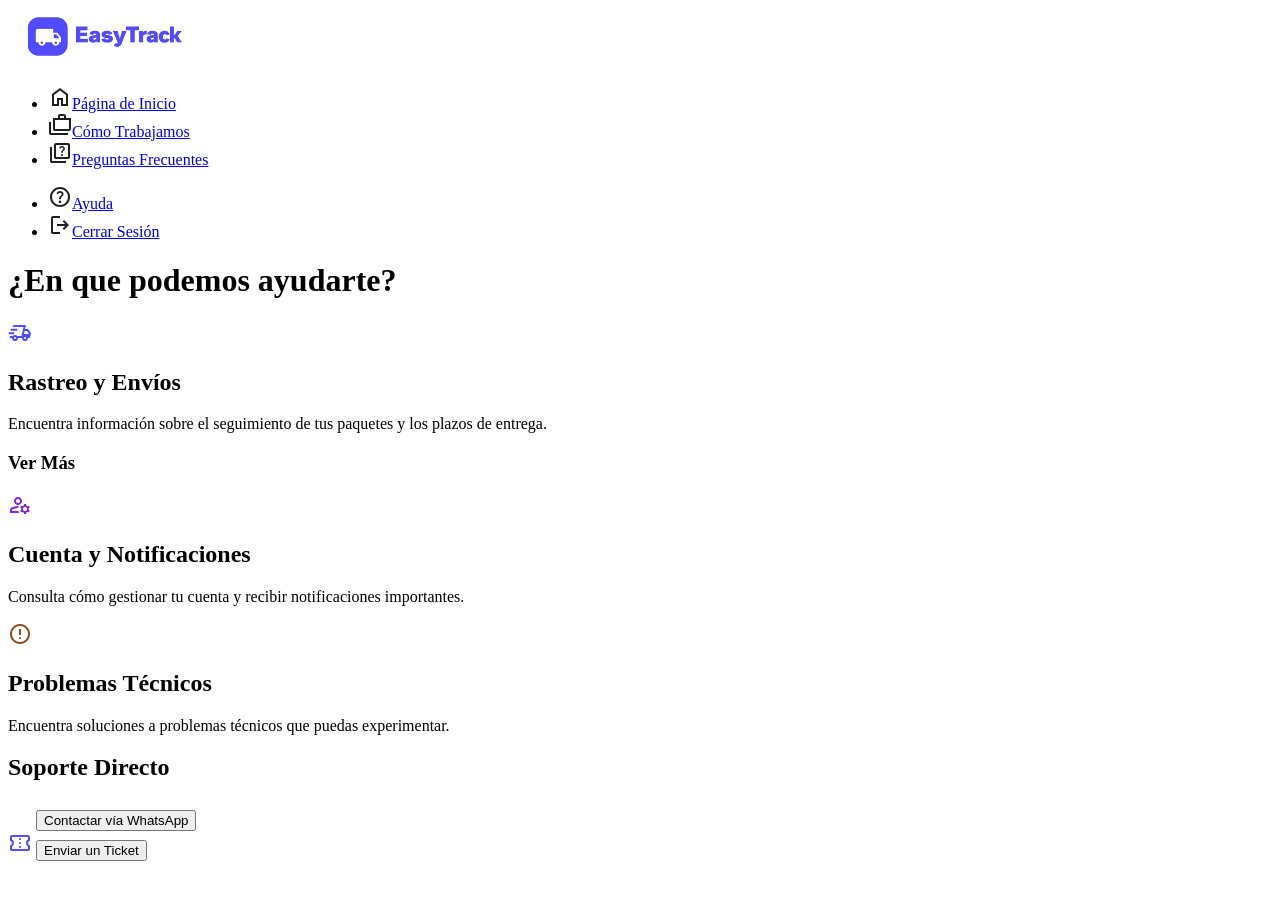
==== ayuda.html @ 92dcdb1a "Css del nav con active para cada menu caundo estamos en esa seccion y mejora de la estructura html d" ====
<!DOCTYPE html>
<html lang="en">
<head>
    <meta charset="UTF-8">
    <meta name="viewport" content="width=device-width, initial-scale=1.0">
    <title>Ayuda</title>
    <link rel="shortcut icon" href="img/logo-easytrack-solo.png" type="image/x-icon">
</head>
<body>
    <nav>
        <img src="img/logo-easytrack.png" alt="Logo de EasyTrack" width="200">
        <ul>
            <li><img src="img/logo-home.svg" alt="Logo de la página de inicio"><a href="index.html">Página de Inicio</a></li>
            <li><img src="img/logo-como-trabajamos.svg" alt="Logo de Cómo Trabajamos"><a href="como-trabajamos.html">Cómo Trabajamos</a></li>
            <li><img src="img/logo-preguntas-frecuentes.svg" alt="Logo de Preguntas Frecuentes"><a href="preguntas-frecuentes.html">Preguntas Frecuentes</a></li>
        </ul>
        <ul>
            <li><img src="img/logo-ayuda.svg" alt="Logo de Ayuda"><a href="ayuda.html" class="active">Ayuda</a></li>
            <li><img src="img/logo-cerrar-sesion.svg" alt="Logo de Cerrar Sesión"><a href="cerrar-sesion.html">Cerrar Sesión</a></li>
        </ul>
    </nav>
    <main>
        <h1>¿En que podemos ayudarte?</h1>
        <div>
            <div>
                <img src="img/logo-rastreo.svg" alt="Imagen de rastreo de paquetes">
                <h2>Rastreo y Envíos</h2>
                <p>Encuentra información sobre el seguimiento de tus paquetes y los plazos de entrega.</p>
                <h3>Ver Más</h3>
            </div>
            <div>
                <img src="img/logo-cuenta-notificaciones.svg" alt="Logo de cuenta y notificaciones">
                <h2>Cuenta y Notificaciones</h2>
                <p>Consulta cómo gestionar tu cuenta y recibir notificaciones importantes.</p>
            </div>
            <div>
                <img src="img/logo-error.svg" alt="Logo de problemas técnicos">
                <h2>Problemas Técnicos</h2>
                <p>Encuentra soluciones a problemas técnicos que puedas experimentar.</p>
            </div>
        </div>
        <div>
            <div>
                <h2>Soporte Directo</h2>
            </div>
            <div>
                <div>
                    <img src="img/logo-mensaje-whatsapp.svg" alt="Logo de mensaje de WhatsApp">
                    <button>Contactar vía WhatsApp</button>
                </div>
                <div>
                    <img src="img/logo-ticket.svg" alt="Logo de ticket">
                    <button>Enviar un Ticket</button>
                </div>
            </div>
        </div>
    </main>
</body>
</html>
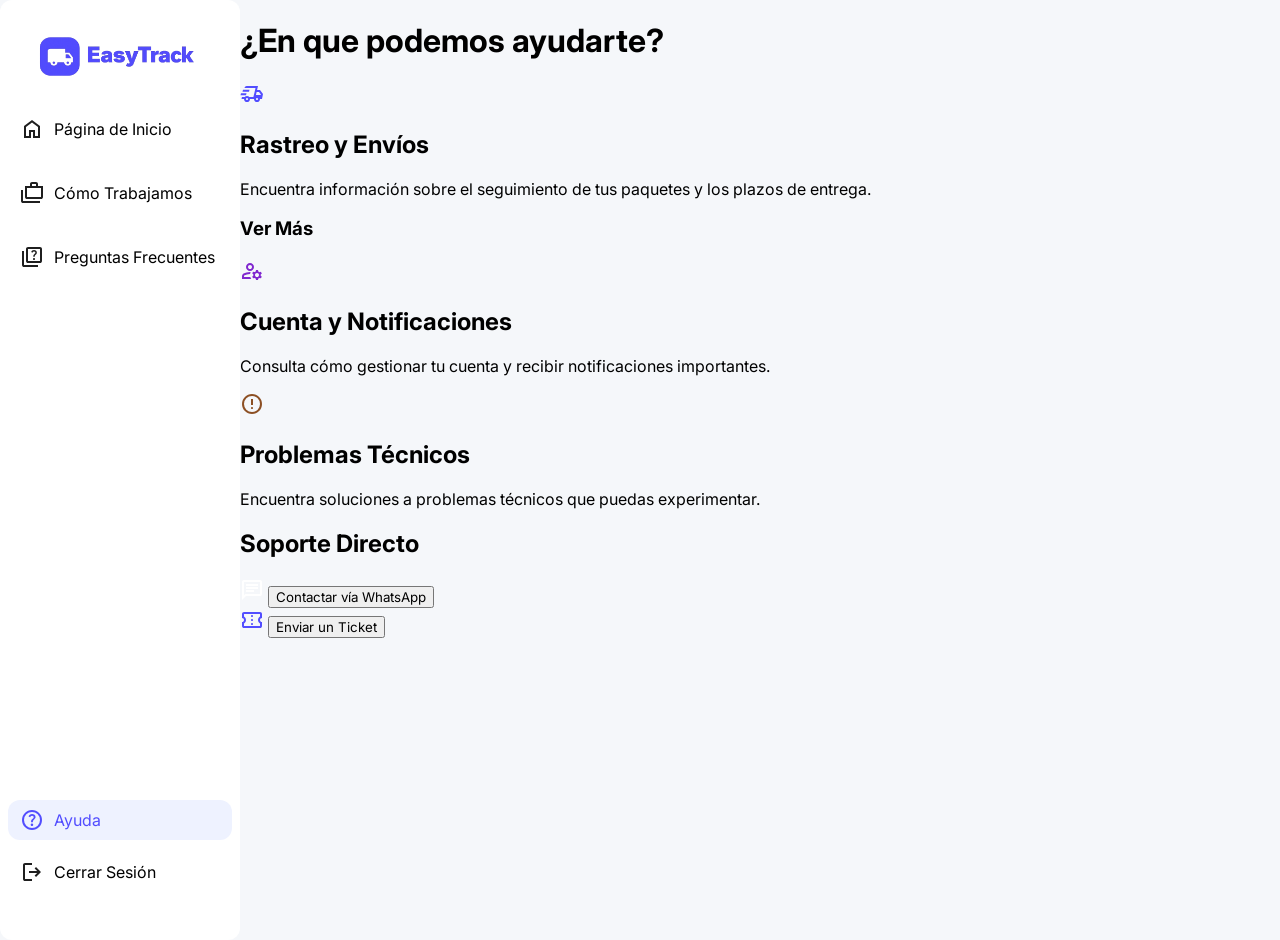
==== commit 4f765406: "Nav puesto en todas las paginas bien haciendo que depende de cada pagina se muestre en lila donde es" ====
--- a/ayuda.html
+++ b/ayuda.html
@@ -1,22 +1,28 @@
 <!DOCTYPE html>
 <html lang="en">
 <head>
+    <link rel="preconnect" href="https://fonts.googleapis.com">
+    <link rel="preconnect" href="https://fonts.gstatic.com" crossorigin>
+    <link href="https://fonts.googleapis.com/css2?family=Inter:ital,opsz,wght@0,14..32,100..900;1,14..32,100..900&display=swap" rel="stylesheet">
     <meta charset="UTF-8">
     <meta name="viewport" content="width=device-width, initial-scale=1.0">
     <title>Ayuda</title>
     <link rel="shortcut icon" href="img/logo-easytrack-solo.png" type="image/x-icon">
+    <link rel="stylesheet" href="css/ayuda.css">
 </head>
 <body>
     <nav>
-        <img src="img/logo-easytrack.png" alt="Logo de EasyTrack" width="200">
+        <a class="logo" href="index.html">
+            <img src="img/logo-easytrack.png" alt="Logo de EasyTrack" width="200">
+        </a>
         <ul>
-            <li><img src="img/logo-home.svg" alt="Logo de la página de inicio"><a href="index.html">Página de Inicio</a></li>
-            <li><img src="img/logo-como-trabajamos.svg" alt="Logo de Cómo Trabajamos"><a href="como-trabajamos.html">Cómo Trabajamos</a></li>
-            <li><img src="img/logo-preguntas-frecuentes.svg" alt="Logo de Preguntas Frecuentes"><a href="preguntas-frecuentes.html">Preguntas Frecuentes</a></li>
+            <li><a href="index.html"><img src="img/logo-home.svg" alt="Logo de la página de inicio">Página de Inicio</a></li>
+            <li><a href="como-trabajamos.html"><img src="img/logo-como-trabajamos.svg" alt="">Cómo Trabajamos</a></li>
+            <li><a href="preguntas-frecuentes.html"><img src="img/logo-preguntas-frecuentes.svg" alt="">Preguntas Frecuentes</a></li>
         </ul>
-        <ul>
-            <li><img src="img/logo-ayuda.svg" alt="Logo de Ayuda"><a href="ayuda.html" class="active">Ayuda</a></li>
-            <li><img src="img/logo-cerrar-sesion.svg" alt="Logo de Cerrar Sesión"><a href="cerrar-sesion.html">Cerrar Sesión</a></li>
+        <ul class="bottom">
+            <li><a href="ayuda.html" class="active"><img src="img/active/logo-ayuda.svg" alt="Logo de Ayuda">Ayuda</a></li>
+            <li><a href="cerrar-sesion.html"><img src="img/logo-cerrar-sesion.svg" alt="Logo de Cerrar Sesión">Cerrar Sesión</a></li>
         </ul>
     </nav>
     <main>
--- a/css/ayuda.css
+++ b/css/ayuda.css
@@ -0,0 +1,73 @@
+*{
+    font-family: 'Inter', sans-serif;
+}
+
+body {
+    margin: 0;
+    padding: 0;
+    display: flex;
+    background-color: #f5f7fa;
+}
+
+nav a {
+    color: inherit;
+    text-decoration: none;
+    display: flex;
+    align-items: center;
+    gap: 10px;
+    padding: 8px 12px;
+    margin: 0 -12px;
+    border-radius: 12px;
+    transition: background-color 0.2s;
+    cursor: pointer;
+}
+
+nav a img {
+    width: 24px;
+    height: 24px;
+}
+/* Explicado por la IA que no sabia como arreglarlo */
+nav > a:first-child img {
+    width: 200px;
+    height: auto;
+}
+
+.active {
+    background-color: #eef2ff;
+    color: #524dff;
+}
+
+.active:hover {
+    background-color: #d9e5ff;
+}
+/* Forma de hacerlo explicado por la IA no conocia los not */
+nav a:not(.active):hover {
+    background-color: rgba(0, 0, 0, 0.08);
+}
+
+nav {
+    width: 200px;
+    padding: 20px;
+    min-height: 100vh;
+    display: flex;
+    flex-direction: column;
+    justify-content: space-between;
+    background-color: rgb(255, 255, 255);
+    border-radius: 12px;
+
+}
+ul {
+    list-style: none;
+    padding: 0;
+}
+
+.bottom {
+    margin-top: auto;
+}
+li {
+    margin-bottom: 24px;
+}
+
+.bottom li {
+    margin-bottom: 12px;
+}
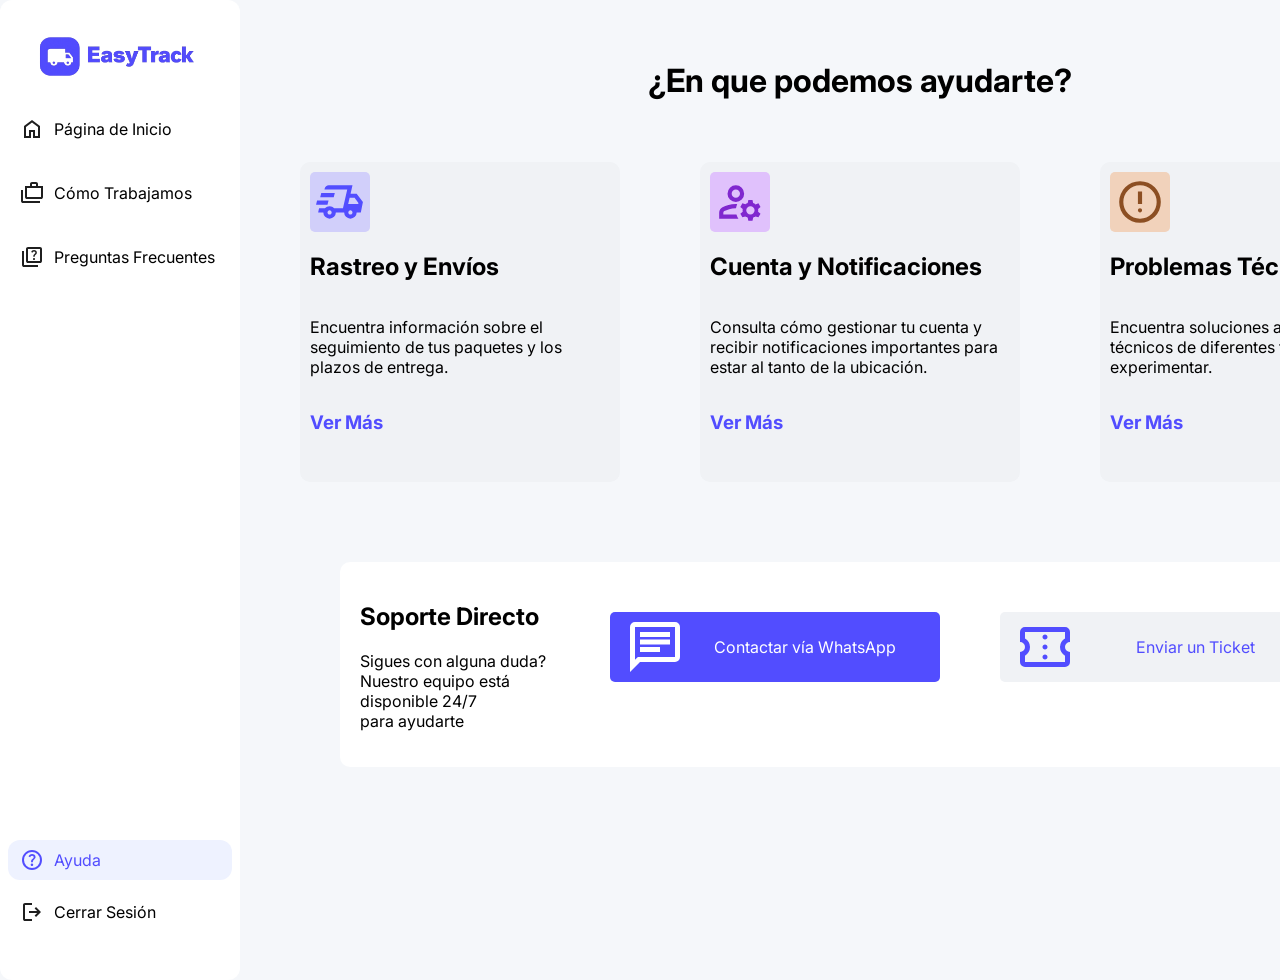
==== commit bf40fddf: "Añadir estilos y estructura a la página de ayuda, incluyendo secciones para rastreo, cuenta y soport" ====
--- a/ayuda.html
+++ b/ayuda.html
@@ -11,6 +11,7 @@
     <link rel="stylesheet" href="css/ayuda.css">
 </head>
 <body>
+    <!-- menu q se repite siempre -->
     <nav>
         <a class="logo" href="index.html">
             <img src="img/logo-easytrack.png" alt="Logo de EasyTrack" width="200">
@@ -25,36 +26,40 @@
             <li><a href="cerrar-sesion.html"><img src="img/logo-cerrar-sesion.svg" alt="Logo de Cerrar Sesión">Cerrar Sesión</a></li>
         </ul>
     </nav>
+    <!-- todo el cotenido principal -->
     <main>
         <h1>¿En que podemos ayudarte?</h1>
-        <div>
-            <div>
-                <img src="img/logo-rastreo.svg" alt="Imagen de rastreo de paquetes">
+        <div class="principal">
+            <div class="rastreo">
+                <img class="logo1" src="img/logo-rastreo.svg" height="50px" width="50px" alt="Imagen de rastreo de paquetes">
                 <h2>Rastreo y Envíos</h2>
                 <p>Encuentra información sobre el seguimiento de tus paquetes y los plazos de entrega.</p>
                 <h3>Ver Más</h3>
             </div>
-            <div>
-                <img src="img/logo-cuenta-notificaciones.svg" alt="Logo de cuenta y notificaciones">
+            <div class="cuenta">
+                <img class="logo2" src="img/logo-cuenta-notificaciones.svg" height="50px"  width="50px" alt="Logo de cuenta y notificaciones">
                 <h2>Cuenta y Notificaciones</h2>
-                <p>Consulta cómo gestionar tu cuenta y recibir notificaciones importantes.</p>
+                <p>Consulta cómo gestionar tu cuenta y recibir notificaciones importantes para estar al tanto de la ubicación.</p>
+                <h3>Ver Más</h3>
             </div>
-            <div>
-                <img src="img/logo-error.svg" alt="Logo de problemas técnicos">
+            <div class="problemas">
+                <img class="logo3" src="img/logo-error.svg" height="50px"  width="50px" alt="Logo de problemas técnicos">
                 <h2>Problemas Técnicos</h2>
-                <p>Encuentra soluciones a problemas técnicos que puedas experimentar.</p>
+                <p>Encuentra soluciones a problemas técnicos de diferentes tipos que puedas experimentar.</p>
+                <h3>Ver Más</h3>
             </div>
         </div>
-        <div>
-            <div>
+        <div class="soporte-general">
+            <div class="soporte">
                 <h2>Soporte Directo</h2>
+                <p>Sigues con alguna duda?<br>Nuestro equipo está disponible 24/7 <br> para ayudarte</p>
             </div>
-            <div>
-                <div>
+            <div class="botones">
+                <div class="boton1">
                     <img src="img/logo-mensaje-whatsapp.svg" alt="Logo de mensaje de WhatsApp">
                     <button>Contactar vía WhatsApp</button>
                 </div>
-                <div>
+                <div class="boton2">
                     <img src="img/logo-ticket.svg" alt="Logo de ticket">
                     <button>Enviar un Ticket</button>
                 </div>
--- a/css/ayuda.css
+++ b/css/ayuda.css
@@ -1,7 +1,9 @@
+/* fuente para toda la pagina, inter queda bien */
 *{
     font-family: 'Inter', sans-serif;
 }
 
+/* el body lo ponemos en flex para que el nav y el main esten en fila */
 body {
     margin: 0;
     padding: 0;
@@ -9,6 +11,19 @@
     background-color: #f5f7fa;
 }
 
+/* el menu lateral de la izquierda */
+nav {
+    width: 200px;
+    padding: 20px;
+    min-height: 100vh;
+    display: flex;
+    flex-direction: column;
+    justify-content: space-between;
+    background-color: rgb(255, 255, 255);
+    border-radius: 12px;
+}
+
+/* estilos de todos los enlaces del nav */
 nav a {
     color: inherit;
     text-decoration: none;
@@ -22,52 +37,178 @@
     cursor: pointer;
 }
 
+/* los iconos del menu miden 24x24 */
 nav a img {
     width: 24px;
     height: 24px;
 }
-/* Explicado por la IA que no sabia como arreglarlo */
-nav > a:first-child img {
+
+/* el logo es mas grande, le ponemos 200px de ancho */
+.logo img {
     width: 200px;
     height: auto;
 }
 
+/* el enlace activo se pone con fondo lila clarito */
 .active {
     background-color: #eef2ff;
     color: #524dff;
 }
 
+/* cuando pasas el raton por el activo cambia un poco el fondo */
 .active:hover {
     background-color: #d9e5ff;
 }
-/* Forma de hacerlo explicado por la IA no conocia los not */
-nav a:not(.active):hover {
+
+/* hover para el resto de enlaces, gris suave */
+nav a:hover {
     background-color: rgba(0, 0, 0, 0.08);
 }
 
-nav {
-    width: 200px;
-    padding: 20px;
-    min-height: 100vh;
-    display: flex;
-    flex-direction: column;
-    justify-content: space-between;
-    background-color: rgb(255, 255, 255);
-    border-radius: 12px;
-
-}
+/* quitamos los puntitos de la lista */
 ul {
     list-style: none;
     padding: 0;
 }
 
+/* separacion entre cada item del menu */
+li {
+    margin-bottom: 24px;
+}
+
+/* el bottom lo empujamos abajo del todo con margin auto */
 .bottom {
     margin-top: auto;
 }
-li {
-    margin-bottom: 24px;
-}
-
+
+/* los del bottom tienen menos separacion */
 .bottom li {
     margin-bottom: 12px;
+}
+
+h1{
+    text-align: center;
+}
+
+main{
+    flex: 1;
+    min-height: 100vh;
+    display: flex;
+    flex-direction: column;
+    align-items: center;
+    padding: 40px 20px;
+}
+
+h3 {
+    color: #524dff;
+    cursor: pointer;
+}
+
+h3:hover{
+    color: #7570ff;
+}
+
+.principal {
+    display: flex;
+    justify-content: center;
+}
+
+.rastreo {
+    display: flex;
+    flex-direction: column;
+    background-color: #f0f2f5;
+    width: 300px;
+    height: 300px;
+    margin: 40px;
+    border-radius: 10px;
+    padding: 10px;
+}
+
+.cuenta {
+    display: flex;
+    flex-direction: column;
+    background-color: #f0f2f5;
+    border-radius: 10px;
+    width: 300px;
+    height: 300px;
+    margin: 40px;
+    padding: 10px;
+}
+
+.problemas {
+    display: flex;
+    flex-direction: column;
+    background-color: #f0f2f5;
+    width: 300px;
+    height: 300px;
+    margin: 40px;
+    border-radius: 10px;
+    padding: 10px;
+}
+
+.logo1{
+    background-color: #d1cffa;
+    border-radius: 5px;
+    padding: 5px;
+}
+.logo2{
+    background-color: #e0c1fc;
+    border-radius: 5px;
+    padding: 5px;
+}
+.logo3 {
+    background-color: #f1d2bb;
+    border-radius: 5px;
+    padding: 5px;
+}
+
+.soporte-general{
+    display: flex;
+    background-color: #ffffff;
+    border-radius: 10px;
+    width: 1000px;
+    justify-content: center;
+    margin: 40px auto;
+    padding: 20px;
+}
+
+.botones{
+    display: flex;
+}
+
+.boton1,
+.boton2 {
+    display: flex;
+    gap: 0px;
+    padding: 5px 15px;
+}
+
+.boton1{
+    background-color: #524dff;
+    color: #ffffff;
+    border-radius: 5px;
+    width: 300px;
+    height: 60px;
+    margin: 30px;
+}
+
+.boton2{
+    background-color: #f0f2f5;
+    color: #524dff;
+    border-radius: 5px;
+    width: 300px;
+    height: 60px;
+    margin: 30px;
+}
+
+.boton1 button,
+.boton2 button {
+    background-color: transparent;
+    border: none;
+    color: inherit;
+    width: 100%;
+    height: 100%;
+    font: inherit;
+    cursor: pointer;
+    padding: 0;
 }
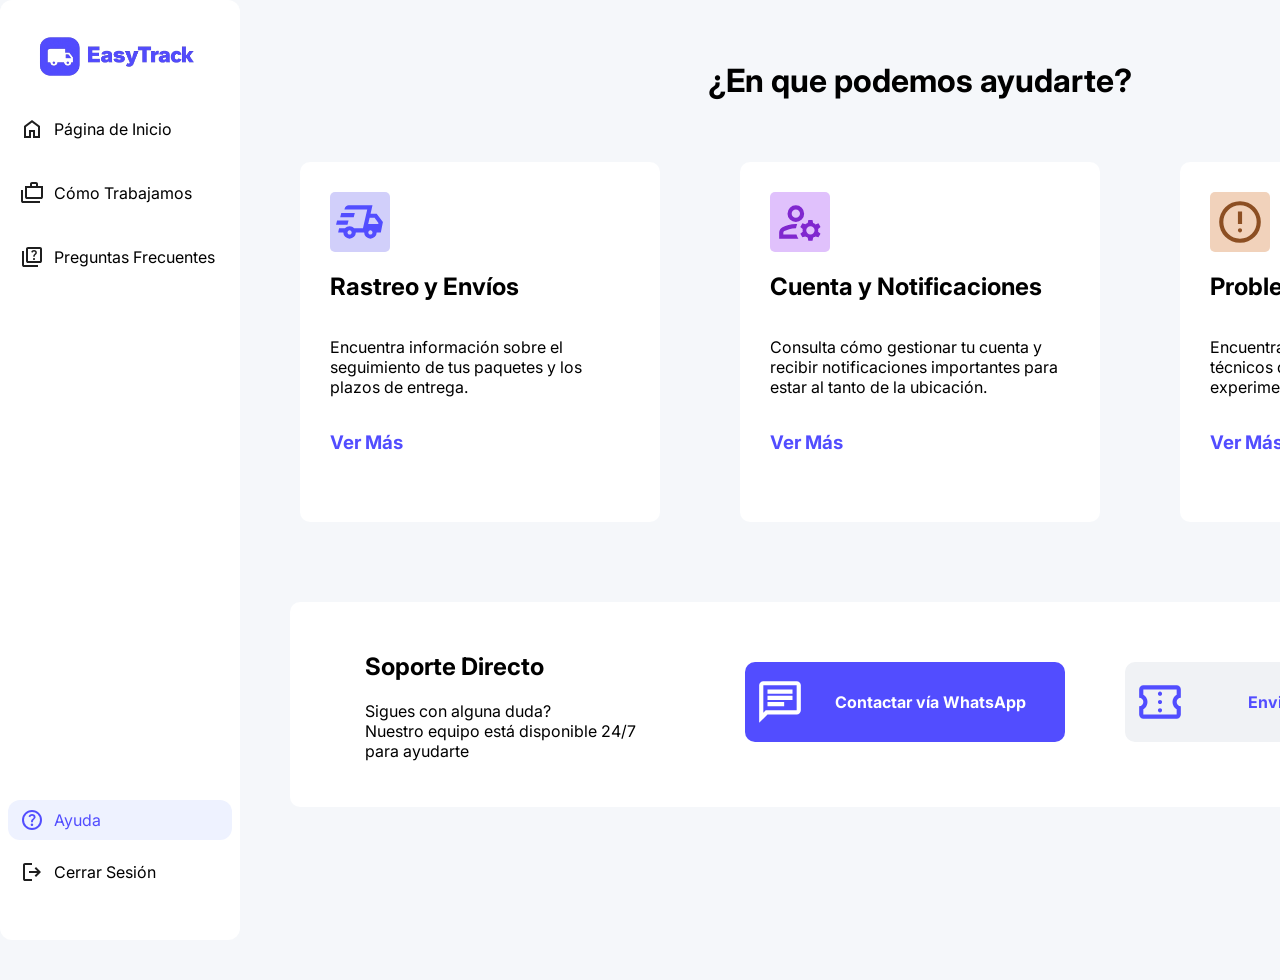
==== commit 04a34d32: "Mejoras en el ayuda con cambios pequeños pero que cambia el estilo y arreglo de error en el nav en a" ====
--- a/ayuda.html
+++ b/ayuda.html
@@ -56,11 +56,11 @@
             </div>
             <div class="botones">
                 <div class="boton1">
-                    <img src="img/logo-mensaje-whatsapp.svg" alt="Logo de mensaje de WhatsApp">
+                    <img src="img/logo-mensaje-whatsapp.svg" width="50px" alt="Logo de mensaje de WhatsApp">
                     <button>Contactar vía WhatsApp</button>
                 </div>
                 <div class="boton2">
-                    <img src="img/logo-ticket.svg" alt="Logo de ticket">
+                    <img src="img/logo-ticket.svg" width="50px" alt="Logo de ticket">
                     <button>Enviar un Ticket</button>
                 </div>
             </div>
--- a/css/ayuda.css
+++ b/css/ayuda.css
@@ -1,6 +1,23 @@
 /* fuente para toda la pagina, inter queda bien */
 *{
     font-family: 'Inter', sans-serif;
+}
+
+
+html,
+    body {
+        scrollbar-width: none; /* Firefox */
+        -ms-overflow-style: none; /* IE y Edge */
+    }
+    html::-webkit-scrollbar,
+    body::-webkit-scrollbar {
+        display: none; /* Chrome, Safari y Edge */
+    }
+
+
+html,
+body {
+    height: 100%;
 }
 
 /* el body lo ponemos en flex para que el nav y el main esten en fila */
@@ -116,34 +133,34 @@
 .rastreo {
     display: flex;
     flex-direction: column;
-    background-color: #f0f2f5;
+    background-color: #ffffff;
     width: 300px;
     height: 300px;
     margin: 40px;
     border-radius: 10px;
-    padding: 10px;
+    padding: 30px;
 }
 
 .cuenta {
     display: flex;
     flex-direction: column;
-    background-color: #f0f2f5;
+    background-color: #ffffff;
     border-radius: 10px;
     width: 300px;
     height: 300px;
     margin: 40px;
-    padding: 10px;
+    padding: 30px;
 }
 
 .problemas {
     display: flex;
     flex-direction: column;
-    background-color: #f0f2f5;
+    background-color: #ffffff;
     width: 300px;
     height: 300px;
     margin: 40px;
     border-radius: 10px;
-    padding: 10px;
+    padding: 30px;
 }
 
 .logo1{
@@ -164,12 +181,16 @@
 
 .soporte-general{
     display: flex;
-    background-color: #ffffff;
-    border-radius: 10px;
-    width: 1000px;
+    margin-top: 40px;
+    background-color: #ffffff;
+    border-radius: 10px;
+    width: 1200px;
     justify-content: center;
-    margin: 40px auto;
-    padding: 20px;
+    padding: 30px;
+}
+
+.soporte{
+    width: 350px;
 }
 
 .botones{
@@ -186,19 +207,23 @@
 .boton1{
     background-color: #524dff;
     color: #ffffff;
-    border-radius: 5px;
+    border-radius: 10px;
     width: 300px;
     height: 60px;
     margin: 30px;
+    padding: 10px;
+    font-weight: 700;
 }
 
 .boton2{
     background-color: #f0f2f5;
     color: #524dff;
-    border-radius: 5px;
+    border-radius: 10px;
     width: 300px;
     height: 60px;
     margin: 30px;
+    padding: 10px;
+    font-weight: 700;
 }
 
 .boton1 button,
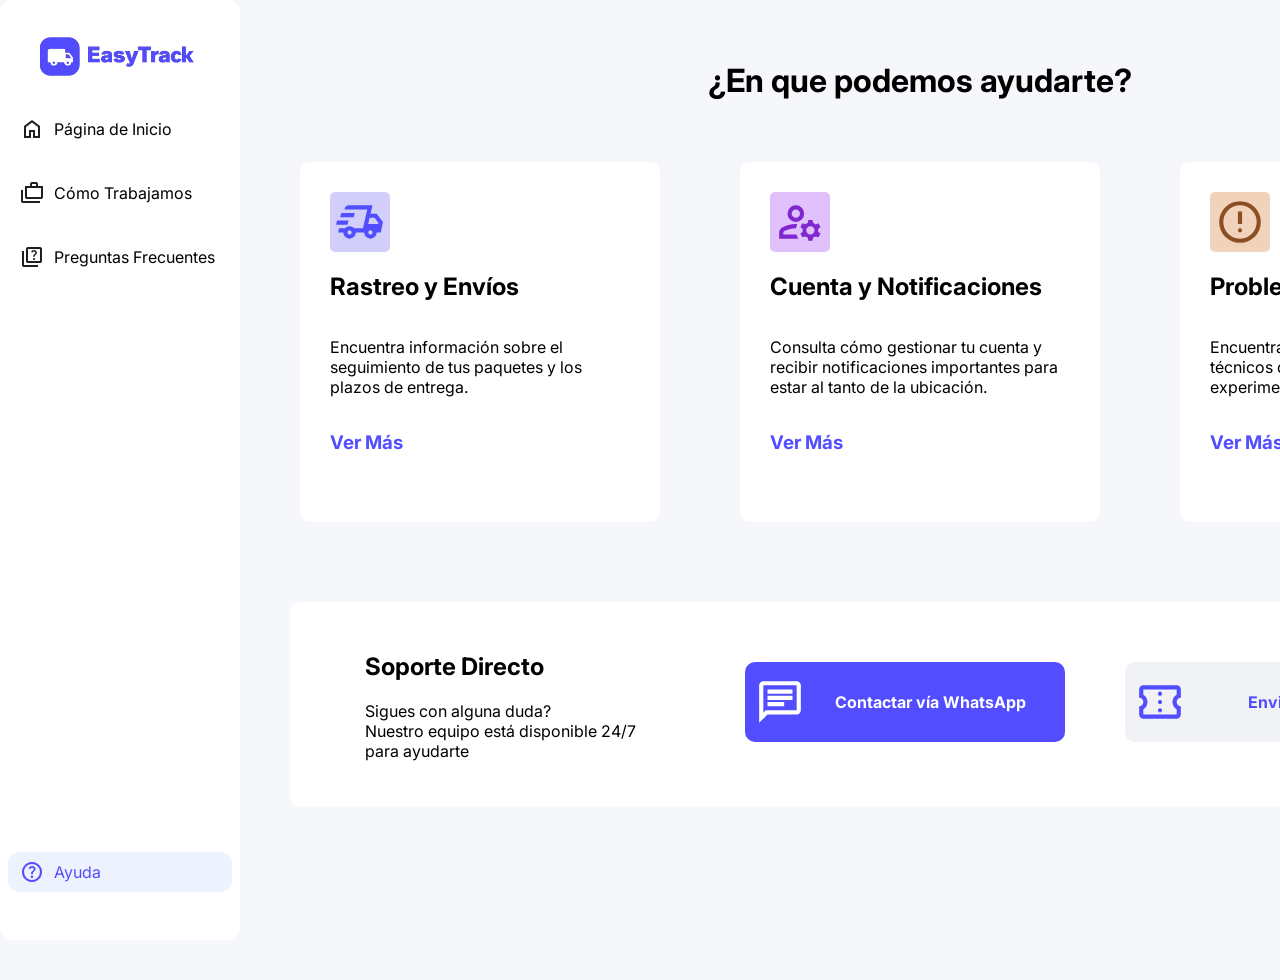
==== commit 74cbdba2: "Perfecto Hecho el Supabase" ====
--- a/ayuda.html
+++ b/ayuda.html
@@ -23,7 +23,6 @@
         </ul>
         <ul class="bottom">
             <li><a href="ayuda.html" class="active"><img src="img/active/logo-ayuda.svg" alt="Logo de Ayuda">Ayuda</a></li>
-            <li><a href="cerrar-sesion.html"><img src="img/logo-cerrar-sesion.svg" alt="Logo de Cerrar Sesión">Cerrar Sesión</a></li>
         </ul>
     </nav>
     <!-- todo el cotenido principal -->
--- a/css/ayuda.css
+++ b/css/ayuda.css
@@ -236,4 +236,12 @@
     font: inherit;
     cursor: pointer;
     padding: 0;
+}
+
+.boton1:hover {
+    background-color: #4745ce;
+}
+
+.boton2:hover {
+    background-color: #e0e3eb;
 }
